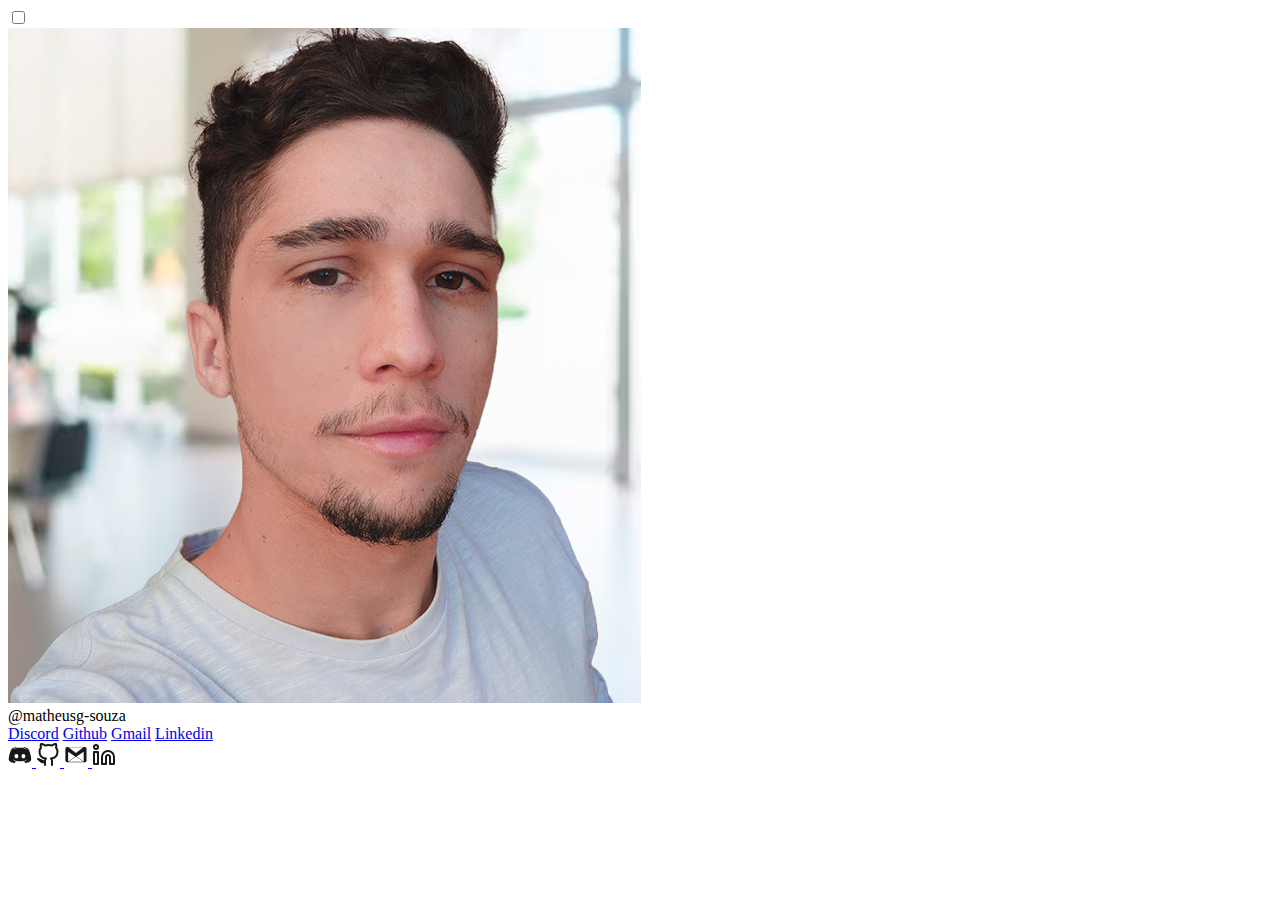
==== index.html @ 2da3ad1b "add html" ====
<!DOCTYPE html>
<html lang="pt-br">

<head>
  <meta charset="UTF-8">
  <meta name="viewport" content="width=device-width, initial-scale=1.0">
  <link rel="preconnect" href="https://fonts.googleapis.com">
  <link rel="preconnect" href="https://fonts.gstatic.com" crossorigin>
  <link href="https://fonts.googleapis.com/css2?family=Poppins:wght@300;600&display=swap" rel="stylesheet">
  <link rel="shortcut icon" href="./image/favicon.ico" type="image/x-icon">
  <link rel="stylesheet" href="style.css">
  <title>Social Tree</title>
</head>

<body>

  <div class="container">

      <!-- Darkmode Toggle -->
      <input type="checkbox" id="toggle" onclick="darkmode()">

      <script>
        function darkmode() {
          var element = document.body;
          element.classList.toggle("dark-mode");
        }
      </script>

    <div class="tree-container">

      <div class="avatar">
        <img src="./image/perfil.png" alt="avatar">
      </div>

      <span class="github-user">@matheusg-souza</span>

      <div class="circle-container">


      </div>
      <div class="links-container">
        <a href="https://discord.com/users/140484514039332864" target="_blank" class="link">Discord</a>
        <a href="https://github.com/matheusg-souza" target="_blank" class="link">Github</a>
        <a href="mailto:matheus.sh73@gmail.com" target="_blank" class="link">Gmail</a>
        <a href="https://www.linkedin.com/in/matheusg-souza" target="_blank" class="link">Linkedin</a>
      </div>

      <div class="socials-container">
        <a href="https://discord.com/users/140484514039332864" class="social">
          <img src="./assets/discord.svg" width="24px" height="24px" alt="logo do Discord">
        </a>
        <a href="https://github.com/matheusg-souza" class="social">
          <img src="./assets/github.svg" alt="logo GitHub">
        </a>
        <a href="mailto:matheus.sh73@gmail.com" class="social">
          <img src="./assets/gmail.svg" width="24px" height="24px" alt="logo Gmail">
        </a>
        <a href="https://www.linkedin.com/in/matheusg-souza" class="social">
          <img src="./assets/linkedin.svg" alt="logo do linkedin">
        </a>
      </div>

    </div>

  </div>

</body>

</html>
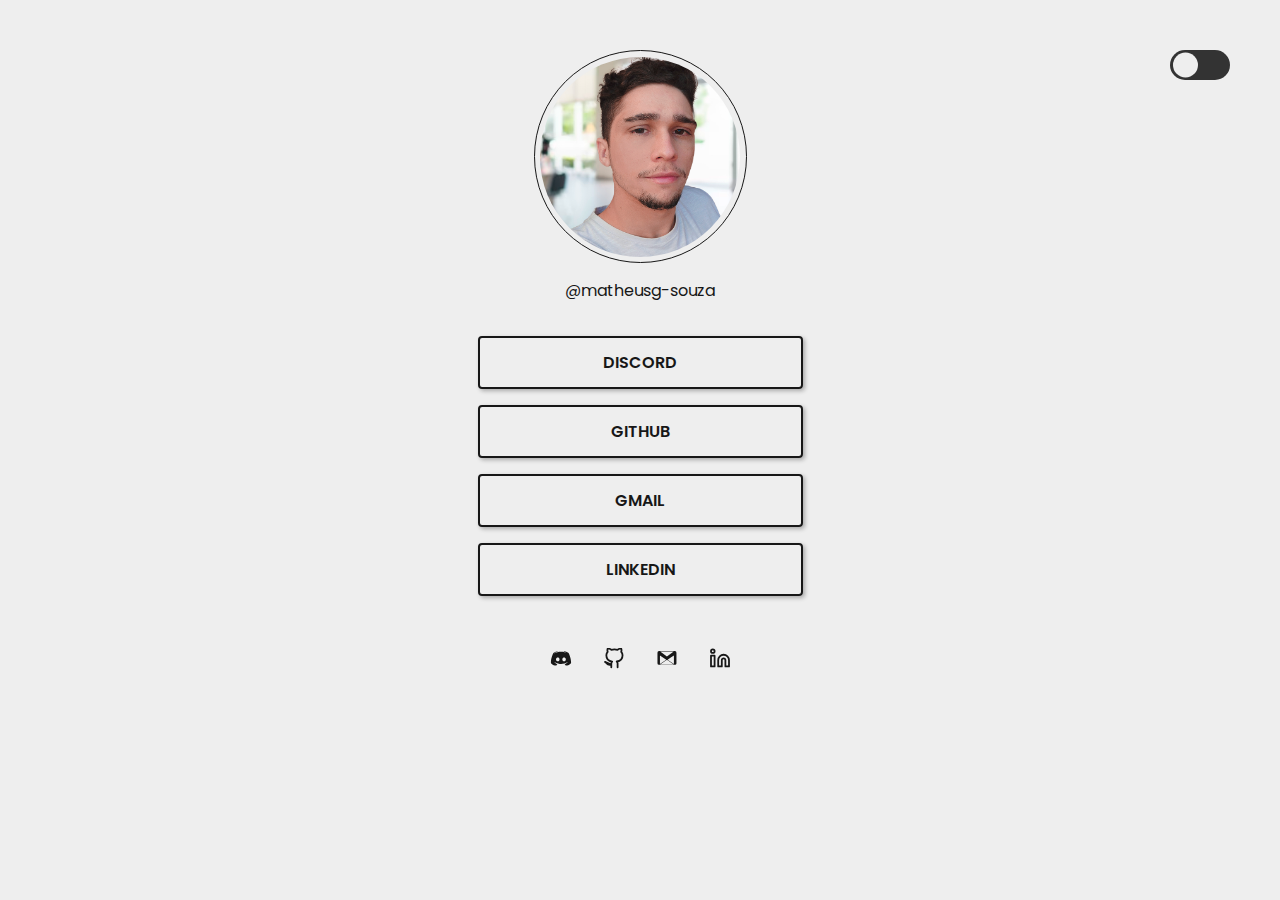
==== commit 0552f2e0: "Update index.html" ====
--- a/index.html
+++ b/index.html
@@ -8,7 +8,7 @@
   <link rel="preconnect" href="https://fonts.gstatic.com" crossorigin>
   <link href="https://fonts.googleapis.com/css2?family=Poppins:wght@300;600&display=swap" rel="stylesheet">
   <link rel="shortcut icon" href="./image/favicon.ico" type="image/x-icon">
-  <link rel="stylesheet" href="style.css">
+  <link rel="stylesheet" href="./src/style.css">
   <title>Social Tree</title>
 </head>
 
--- a/src/style.css
+++ b/src/style.css
@@ -0,0 +1,194 @@
+:root {
+  --black: #171717;
+  --white: #eee;
+}
+
+* {
+  margin: 0;
+  padding: 0;
+  box-sizing: border-box;
+  text-decoration: none;
+} 
+
+ /* Usa os elementos body, html para definir estilos globais */
+body, html .darkmode {
+  padding: 50px;
+  font-family: "Poppins", sans-serif;
+  background: var(--white);  
+} 
+
+.container {
+  display: flex; /*Vai deixar os conteudos flexiveis*/
+  align-items: center; /*Alinhar os itens entre eles mesmos*/
+  justify-content: center; /*Justificar o conteudo ao centro*/
+}
+
+.container .tree-container {
+  display: flex;
+  flex-direction: column;
+  align-items: center;
+  justify-content: center;
+}
+
+.tree-container .avatar {
+  width: 213px;
+  height: 213px;
+  display: flex;
+  align-items: center;
+  justify-content: center;
+  border: 1px solid var(--black);
+  border-radius: 50%;
+}
+
+.tree-container .avatar img {
+  width: 200px;
+  height: 200px;
+  border-radius: 50%;
+}
+
+.tree-container .github-user {
+  margin-top: 15px;
+  color: var(--black);
+}
+
+.tree-container .links-container {
+  margin-top: 17px;
+  display: flex;
+  flex-direction: column; 
+}
+
+.links-container .link {
+  margin-top: 16px;
+  width: 325px;
+  border: 2px solid var(--black);
+  border-radius: 4px;
+  font-size: 16px;
+  font-weight: 600;
+  text-transform: uppercase; 
+  text-align: center;
+  padding: 12px 0;
+  transition: ease 0.3s;
+  box-shadow: 2px 2px 4px rgba(0, 0, 0, 0.29);
+}
+
+a:-webkit-any-link {
+  color: var(--black);
+  cursor: pointer;
+  text-decoration: underline;
+}
+
+.links-container a {
+  text-decoration: none;
+}
+
+/*hover = mouse passa por cima do elemento*/
+.links-container .link:hover {
+  background-color: var(--black);
+  color: var(--white); /* cor do texto durante o hover */
+  transition: ease 0.5s;
+}
+
+.tree-container .socials-container {
+  margin-top: 50px;
+  margin-bottom: 16px;
+  display: grid;
+  grid-template-columns: repeat(4, 1fr);
+  gap: 29px;
+}
+
+.socials-container .social {
+  transform: scale(0.9);
+  transition: ease 0.2s;
+  fill: var(--white);
+}
+
+.socials-container .social:hover {
+  transform: scale(1);
+}
+
+/* Altera a cor de fundo da barra de rolagem */
+::-webkit-scrollbar {
+  background-color: #fff;
+}
+
+/* Altera a cor da alça da barra de rolagem */
+::-webkit-scrollbar-thumb {
+  background-color: var(--black);
+  border-radius: 5px;
+  border: 2px solid #f1f1f1;
+}
+
+/* Toggle Button */
+#toggle {
+  appearance: none;
+  -webkit-appearance: none;
+  -moz-appearance: none;
+  width: 60px;
+  height: 30px;
+  border-radius: 30px;
+  background-color: #333;
+  position: absolute;
+  top: 50px;
+  right: 50px;
+  transition: all 0.5s ease-in;
+  cursor: pointer;
+  z-index: 1;
+}
+
+/* Making a dot switch inside the Toggle Button */
+#toggle::before {
+  content: "";
+  width: 25px;
+  height: 25px;
+  border-radius: 50%;
+  background: var(--white);
+  position: absolute;
+  top: 50%;
+  left: 3px;
+  transform: translateY(-50%);
+  transition: all 0.5s ease-in;
+}
+
+/* Changing toggle button background when checked */
+#toggle:checked {
+  background: var(--white);
+}
+
+/* Changing dot switch color and moving to the right side when checked */
+#toggle:checked::before {
+  background: #333;
+  left: 32px;
+}
+
+/* Changing the background & font color when checked */
+.dark-mode {
+  background: #333; 
+  color: var(--white);
+}
+
+.dark-mode .github-user{
+  color: var(--white);
+}
+
+.dark-mode .links-container .link:hover{
+  color: #333;
+  background-color: var(--white);
+}
+
+.dark-mode .links-container .link{
+  color: var(--white);
+  box-shadow: 2px 2px 4px rgba(245, 245, 245, 0.29);
+  border: 2px solid var(--white);
+}
+
+.dark-mode .tree-container .avatar{
+  border: 1px solid var(--white);
+}
+
+.dark-mode .socials-container .social {
+  width: 24px;
+  height: 24px;
+  border-radius: 4px;
+  background-color: var(--white);
+  box-shadow: 0px 3px 3px var(--white);
+}
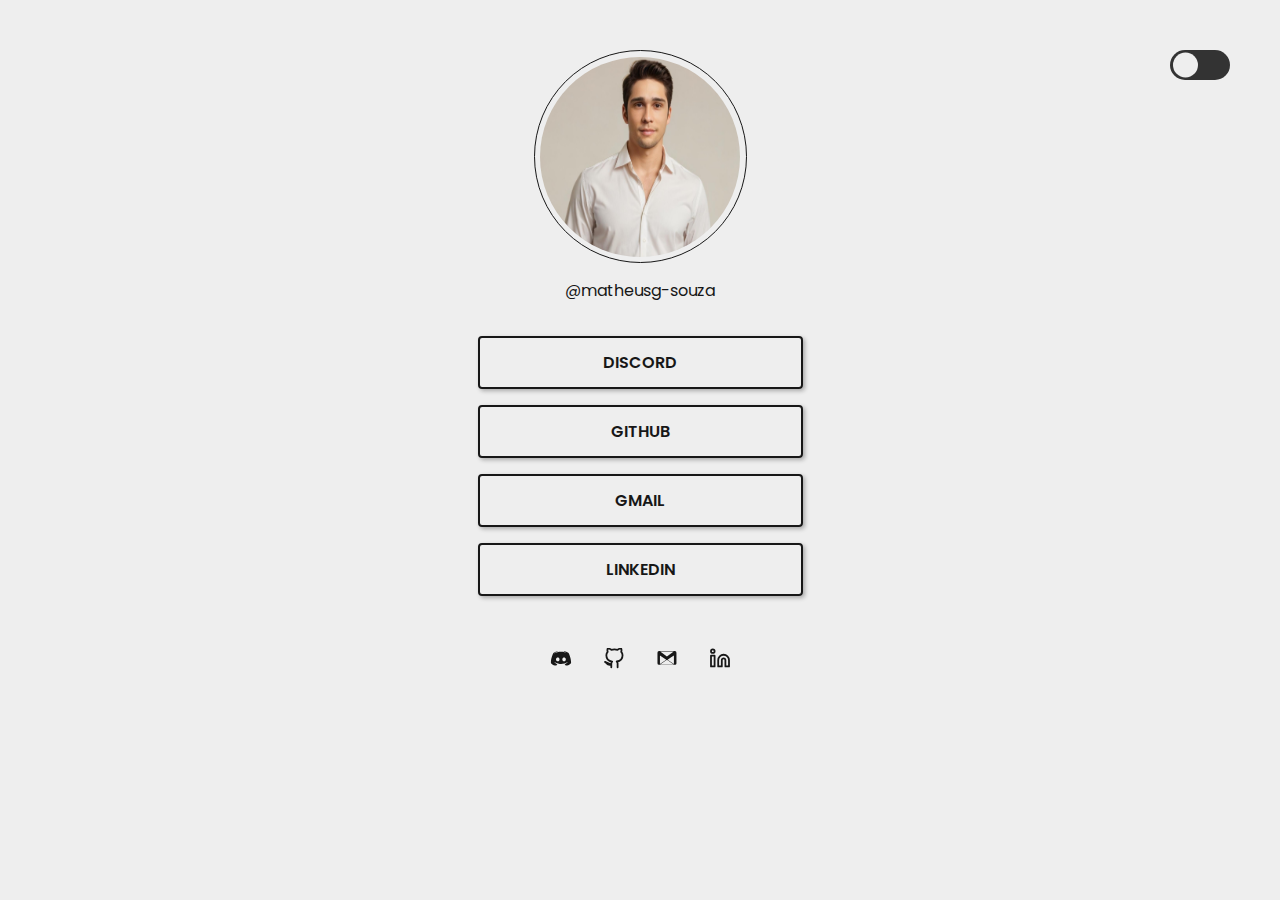
==== commit dc8670df: "update index.html" ====
--- a/index.html
+++ b/index.html
@@ -29,7 +29,7 @@
     <div class="tree-container">
 
       <div class="avatar">
-        <img src="./image/perfil.png" alt="avatar">
+        <img src="./image/perfil.jpg" alt="avatar">
       </div>
 
       <span class="github-user">@matheusg-souza</span>
